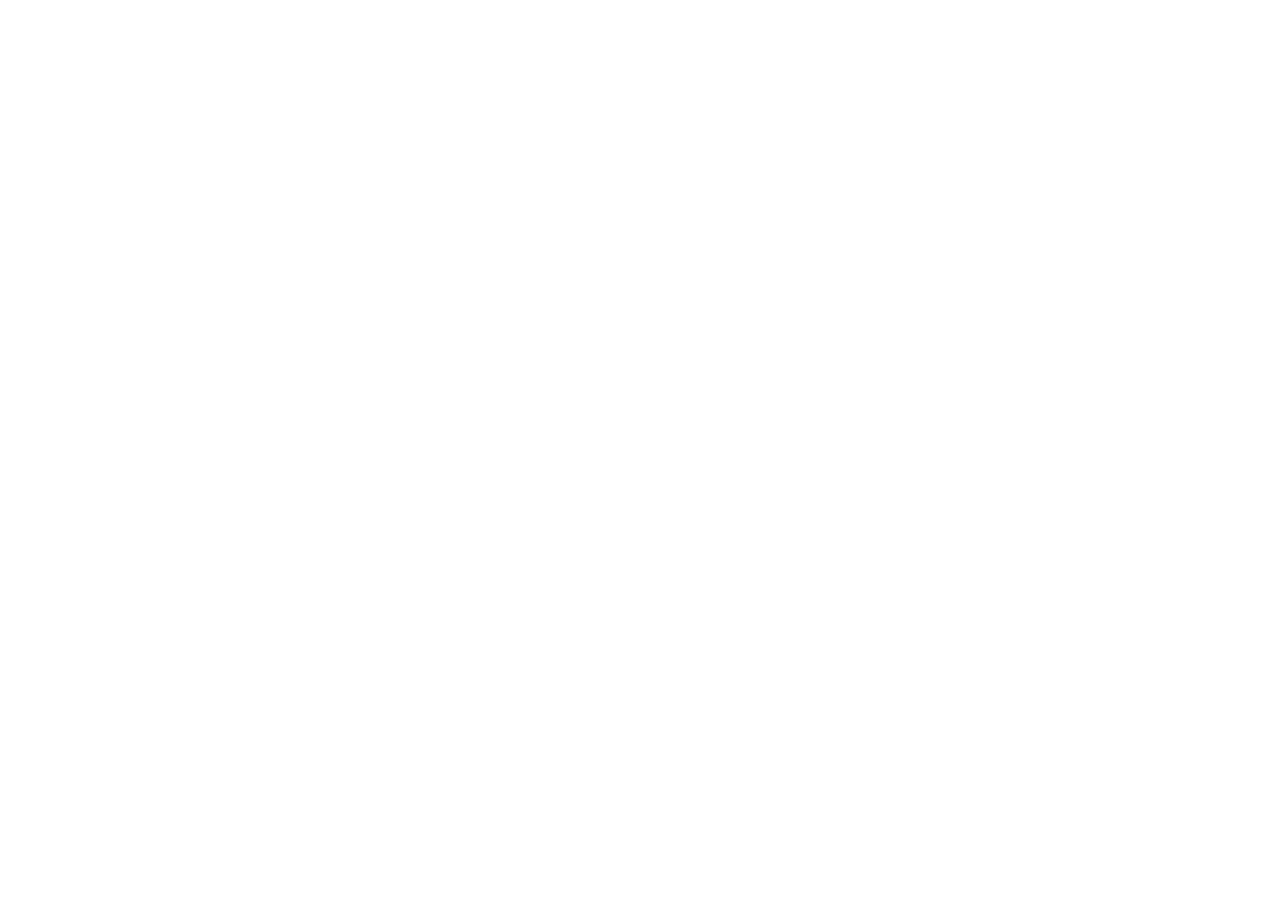
==== inscricao.html @ 007cf39c "criando a estutura inicial basica da pagina de incrições para o evento" ====
<!DOCTYPE html>
<html lang="en">
<head>
    <meta charset="UTF-8">
    <meta name="viewport" content="width=device-width, initial-scale=1.0">
    <title>Inscrição</title>
</head>
<body>
    
</body>
</html>
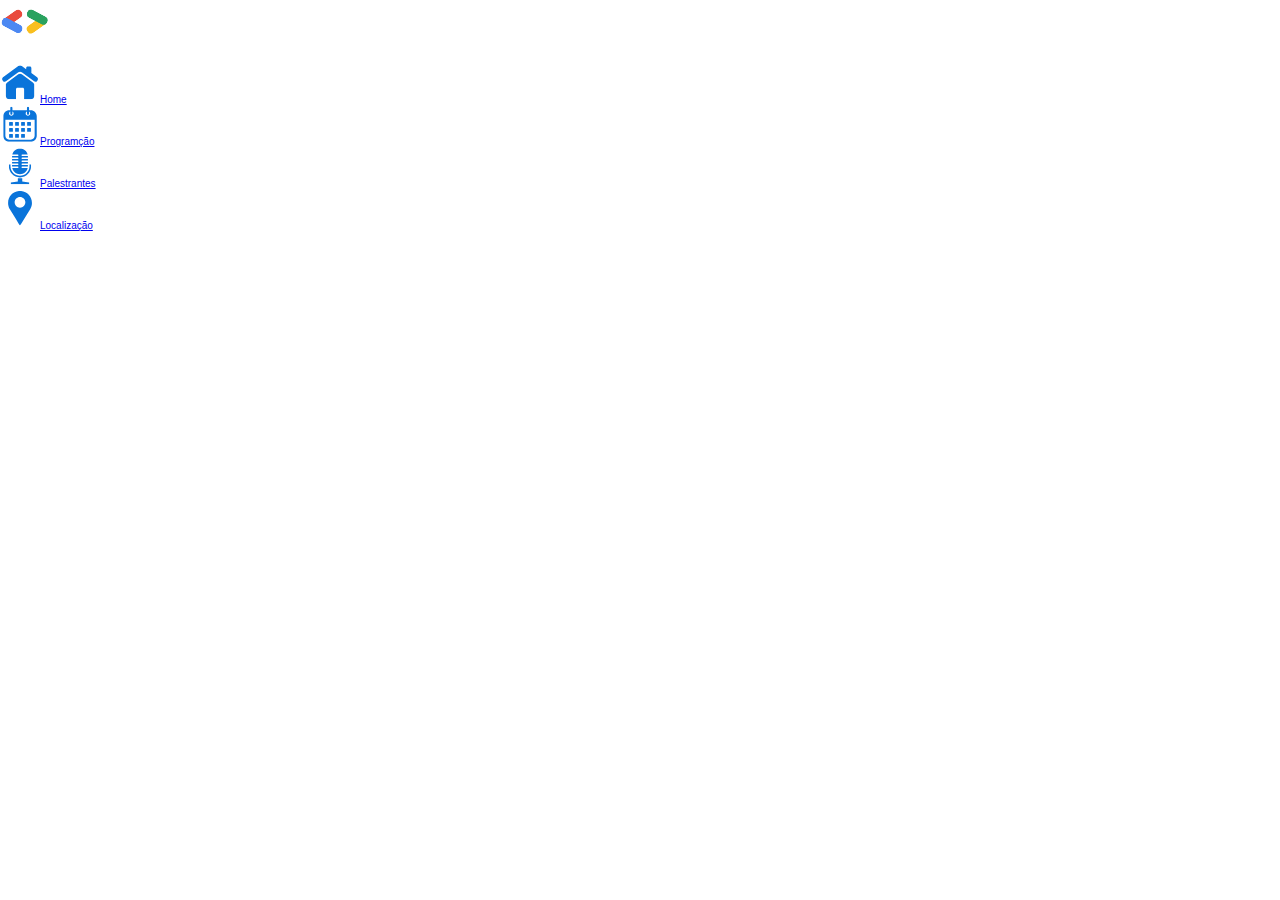
==== commit 19c1040b: "Criando o menu de navegação para as paginas do site e menu hamburguer para mobile" ====
--- a/inscricao.html
+++ b/inscricao.html
@@ -1,11 +1,38 @@
 <!DOCTYPE html>
-<html lang="en">
+<html lang="pt-br">
 <head>
     <meta charset="UTF-8">
     <meta name="viewport" content="width=device-width, initial-scale=1.0">
-    <title>Inscrição</title>
+    <link rel="stylesheet" href="style.css">
+    <link rel="preconnect" href="https://fonts.googleapis.com">
+    <link rel="preconnect" href="https://fonts.gstatic.com" crossorigin>
+    <link href="https://fonts.googleapis.com/css2?family=Poppins:ital,wght@0,100;0,200;0,300;0,400;0,500;0,600;0,700;0,800;0,900;1,100;1,200;1,300;1,400;1,500;1,600;1,700;1,800;1,900&family=Roboto:ital,wght@0,100..900;1,100..900&display=swap" rel="stylesheet">
+    <script defer src="main.js"></script>
+    <title>Home</title>
 </head>
 <body>
+    <header class="header">
+        <nav class="menu">
+            <figure class="logo">
+                <img src="img/Logo.svg" alt="Logo">
+            </figure>
+            <button class="menuHamburguer"></button>
+            <ul class="listaMenu">
+                <li><a class="itemMenu" href="index.html"><img class="icones" src="img/Home.svg" alt="Icone da Home">Home</a></li>
+                <li><a class="itemMenu" href="programacao.html"><img class="icones" src="img/Programacao.svg" alt="Icone da Programação">Programção</a></li>
+                <li><a class="itemMenu" href="palestrantes.html"><img class="icones" src="img/Palestrantes.svg" alt="Icone das Palestras">Palestrantes</a></li>
+                <li><a class="itemMenu" href="localizacao.html"><img class="icones" src="img/Localizacao.svg" alt="Icone da Localização">Localização</a></li>
+            </ul>
+        </nav>
+    </header>
+
+    <main>
+
+    </main>
+
+    <footer>
+
+    </footer>
     
 </body>
 </html>--- a/style.css
+++ b/style.css
@@ -0,0 +1,21 @@
+* {
+    margin: 0;
+    border: 0;
+    padding: 0;
+}
+
+html {
+    font-family: Arial, Helvetica, sans-serif;
+    font-size: 62.5%;
+    scroll-behavior: smooth;
+}
+
+/* Pagina Home (Index) */
+
+/* Pagina de Programação */
+
+/* Pagina de Palestrantes */
+
+/* Pagina de Localização */
+
+/* Pagina de Inscrição */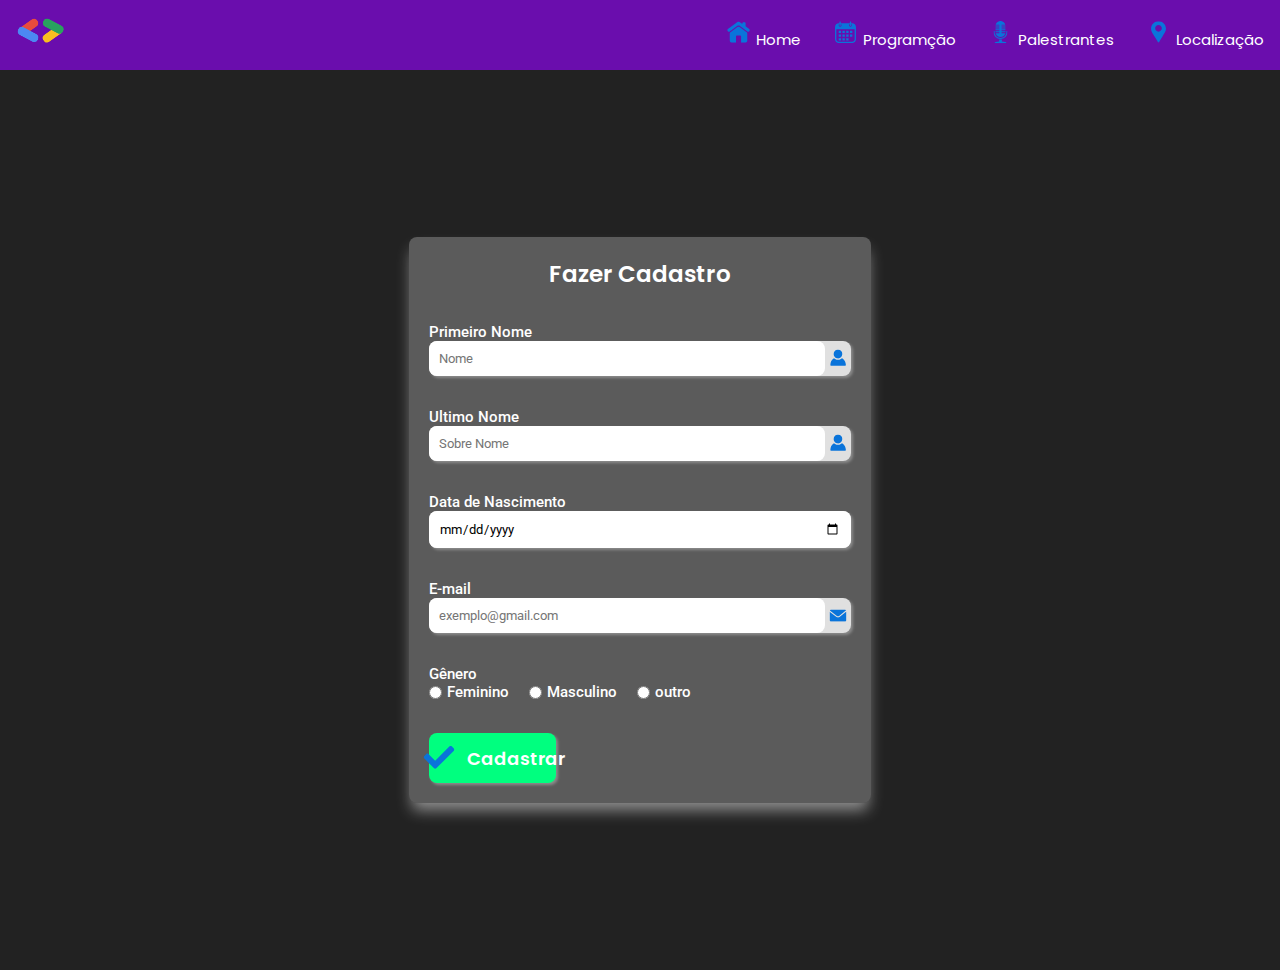
==== commit def07c07: "criando a estrutura inicial para a pagina de cadastro" ====
--- a/inscricao.html
+++ b/inscricao.html
@@ -3,7 +3,7 @@
 <head>
     <meta charset="UTF-8">
     <meta name="viewport" content="width=device-width, initial-scale=1.0">
-    <link rel="stylesheet" href="style.css">
+    <link rel="stylesheet" href="styleForm.css">
     <link rel="preconnect" href="https://fonts.googleapis.com">
     <link rel="preconnect" href="https://fonts.gstatic.com" crossorigin>
     <link href="https://fonts.googleapis.com/css2?family=Poppins:ital,wght@0,100;0,200;0,300;0,400;0,500;0,600;0,700;0,800;0,900;1,100;1,200;1,300;1,400;1,500;1,600;1,700;1,800;1,900&family=Roboto:ital,wght@0,100..900;1,100..900&display=swap" rel="stylesheet">
@@ -28,6 +28,68 @@
 
     <main>
 
+        <section id="formContainer">
+            <div class="formHeader">
+                <h1 class="formTitulo">Fazer Cadastro</h1>
+            </div>
+
+            <form action="" id="formulario">
+                <div id="inputContainer">
+                    <div class="inputBox">
+                        <label for="name" class="formLabel">Primeiro Nome</label>
+                        <div class="inputField">
+                            <input type="text" name="name" id="name" class="formControl" placeholder="Nome">
+                            <img src="img/User.svg" alt="Icone Usuário" class="iconeForme">
+                        </div>
+                    </div>
+                </div>
+                <div id="inputContainer">
+                    <div class="inputBox">
+                        <label for="LastName" class="formLabel">Ultimo Nome</label>
+                        <div class="inputField">
+                            <input type="text" name="lastName" id="lastName" class="formControl" placeholder="Sobre Nome">
+                            <img src="img/User.svg" alt="Icone Usuário" class="iconeForme">
+                        </div>
+                    </div>
+                </div>
+                <div id="inputContainer">
+                    <div class="inputBox">
+                        <label for="nascimento" class="formLabel">Data de Nascimento</label>
+                        <div class="inputField">
+                            <input type="date" name="nascimento" id="nascimento" class="formControl">
+                        </div>
+                    </div>
+                </div>
+                <div id="inputContainer">
+                    <div class="inputBox">
+                        <label for="email" class="formLabel">E-mail</label>
+                        <div class="inputField">
+                            <input type="email" name="email" id="email" class="formControl" placeholder="exemplo@gmail.com">
+                            <img src="img/Email.svg" alt="Icone E-mail" class="iconeForme">
+                        </div>
+                    </div>
+                </div>
+                <div class="radioContainer">
+                    <label class="formLabel">Gênero</label>
+                    <div id="genderInputs">
+                        <div class="radioBox">
+                            <input type="radio" name="gender" id="female" class="formControl" value="female">
+                            <label for="female" class="formLabel">Feminino</label>
+                        </div>
+                        <div class="radioBox">
+                            <input type="radio" name="gender" id="male" class="formControl" value="male">
+                            <label for="male" class="formLabel">Masculino</label>
+                        </div>
+                        <div class="radioBox">
+                            <input type="radio" name="gender" id="other" class="formControl" value="other">
+                            <label for="other" class="formLabel">outro</label>
+                        </div>
+                    </div>
+                </div>
+                <button type="submit" class="btnCadastro"><img src="img/Check.svg" alt="Check">Cadastrar</button>
+            </form>
+        </section>
+
     </main>
 
     <footer>
--- a/styleForm.css
+++ b/styleForm.css
@@ -0,0 +1,261 @@
+* {
+    margin: 0;
+    border: 0;
+    padding: 0;
+}
+
+html {
+    font-family: Arial, Helvetica, sans-serif;
+    font-size: 62.5%;
+    scroll-behavior: smooth;
+}
+
+body {
+    background-color: rgb(34, 34, 34);
+}
+
+main {
+    display: flex;
+    justify-content: center;
+    align-items: center;
+    min-height: 100vh;
+}
+
+/* Estilizando o Formulário */
+form {
+    display: flex;
+    justify-content: center;
+    flex-direction: column;
+    gap: 32px;
+    height: 100%;
+}
+
+#formContainer {
+    display: flex;
+    flex-direction: column;
+    gap: 32px;
+    height: 100%;
+    width: 33%;
+    background: rgba(224, 224, 224, 0.3);
+    padding: 20px;
+    border-radius: 8px;
+    box-shadow: 0px 10px 15px -3px rgba(255, 255, 255, 0.5);
+}
+
+.formTitulo {
+    font-family: 'Poppins';
+    font-weight: 600;
+    font-size: 2.3rem;
+    color: rgb(255, 255, 255);
+    text-align: center;
+    position: relative;
+}
+
+
+
+.btnCadastro {
+    background: rgb(0, 255, 127);
+    display: flex;
+    align-items: center;
+    justify-content: center;
+    border-radius: 8px;
+    border: none;
+    padding: 5px;
+    width: 30%;
+    font-family: 'Poppins';
+    font-weight: 600;
+    font-size: 1.8rem;
+    color: rgb(255, 255, 255);
+    cursor: pointer;
+    gap: 8px;
+    height: fit-content;
+    box-shadow: 2px 2px 3px  rgba(255, 255, 255, 0.3);
+}
+
+#inputContainer {
+    display: grid;
+    gap: 24px;
+}
+
+.formLabel {
+    font-family: 'Roboto';
+    font-size: 1.5rem;
+    color: rgb(255, 255, 255);
+    font-weight: 500;
+}
+
+.inputField {
+    display: flex;
+    align-items: center;
+    background-color: rgb(224, 224, 224);
+    border-radius: 8px;
+    box-shadow: 2px 2px 3px rgba(255, 255, 255, 0.3);
+}
+
+.inputField img {
+    display: flex;
+    align-items: center;
+    width: 30px;
+    height: 20px;
+    color: rgb(224, 224, 224);
+}
+.formControl {
+    padding: 10px;
+    width: 100%;
+    border: none;
+    border-radius: 8px;
+    font-family: 'Roboto';
+}
+.formControl:focus {
+    outline: none;
+}
+
+.inputBox .inputField:focus-within {
+    outline: 2px solid rgb(168, 85, 247);
+}
+
+input:-webkit-autofill {
+    -webkit-box-shadow: 0 0 0 1000px white inset !important;
+    color: rgb(0, 0, 0);
+}
+
+.radioContainer {
+    grid-column: span 2;
+}
+
+#genderInputs {
+    display: flex;
+    gap: 20px;
+}
+
+.radioBox {
+    display: flex;
+    gap: 5px;
+    align-items: center;
+}
+
+.formControl[type="radio"] {
+    accent-color: rgb(168, 85, 247);
+}
+
+/* Estilizando o menu de navegação */
+.icones {
+    height: 25px;
+    width: 25px;
+    padding-right: 5px;
+}
+.itemMenu {
+    text-decoration: none;
+    font-family: 'Poppins';
+    color: rgb(255, 255, 255);
+}
+
+.header {
+    background: rgb(106, 13, 173);
+    padding-inline: 16px;
+}
+
+.menu {
+    max-width: 1280px;
+    height: 70px;
+    margin-inline: auto;
+    display: flex;
+    justify-content: space-between;
+    align-items: center;
+}
+
+.listaMenu {
+    display: flex;
+    gap: 32px;
+    list-style: none;
+}
+.listaMenu a {
+    font-size: 1.5rem;
+    padding-block: 16px;
+}
+
+.menuHamburguer {
+    border: none;
+    background: none;
+    border-top: 3px solid rgb(255, 255, 255);
+    cursor: pointer;
+    display: none;
+}
+.menuHamburguer::before,
+.menuHamburguer::after {
+    content: " ";
+    display: block;
+    width: 30px;
+    height: 3px;
+    background: rgb(255, 255, 255);
+    margin-top: 5px;
+    position: relative;
+    transition: 0.3s;
+}
+
+/* Responsividade*/
+@media (min-width: 280px) and (max-width: 880px) {
+    .menuHamburguer {
+        display: block;
+        z-index: 1;
+    }
+    .listaMenu {
+        position: fixed;
+        top: 0;
+        left: 0;
+        width: 100vw;
+        height: 100vh;
+        background: rgb(106, 13, 173);
+        flex-direction: column;
+        justify-content: space-around;
+        align-items: center;
+        gap: 0;
+        clip-path: circle(100px at 90% -15%);
+        transition: 1s ease-out;
+        pointer-events: none;
+    }
+    .listaMenu a {
+        font-size: 3rem;
+        opacity: 0;
+    }
+    .listaMenu li:nth-child(1) a{
+        transition: 0.5s 0.2s;
+    }
+    .listaMenu li:nth-child(2) a{
+        transition: 0.5s 0.4s;
+    }
+    .listaMenu li:nth-child(3) a{
+        transition: 0.5s 0.6s;
+    }
+
+    .icones {
+        height: 35px;
+        width: 35px;
+        padding-right: 8px;
+    }
+    .menu.active .listaMenu {
+        clip-path: circle(1500px at 90% -15%);
+        pointer-events: all;
+    }
+    .menu.active .listaMenu a {
+        opacity: 1;
+    }
+    .menu.active .menuHamburguer{
+        position: fixed;
+        top: 26px;
+        right: 16px;
+        border-top-color:transparent ;
+    }
+    .menu.active .menuHamburguer::before {
+        transform: rotate(135deg);
+    }
+    .menu.active .menuHamburguer::after {
+        transform: rotate(-135deg);
+        top: -7px;      
+    }
+    .menu.active + main {
+        visibility: hidden;
+        opacity: 0;
+        transition: opacity 0.3s ease-out;
+    }
+}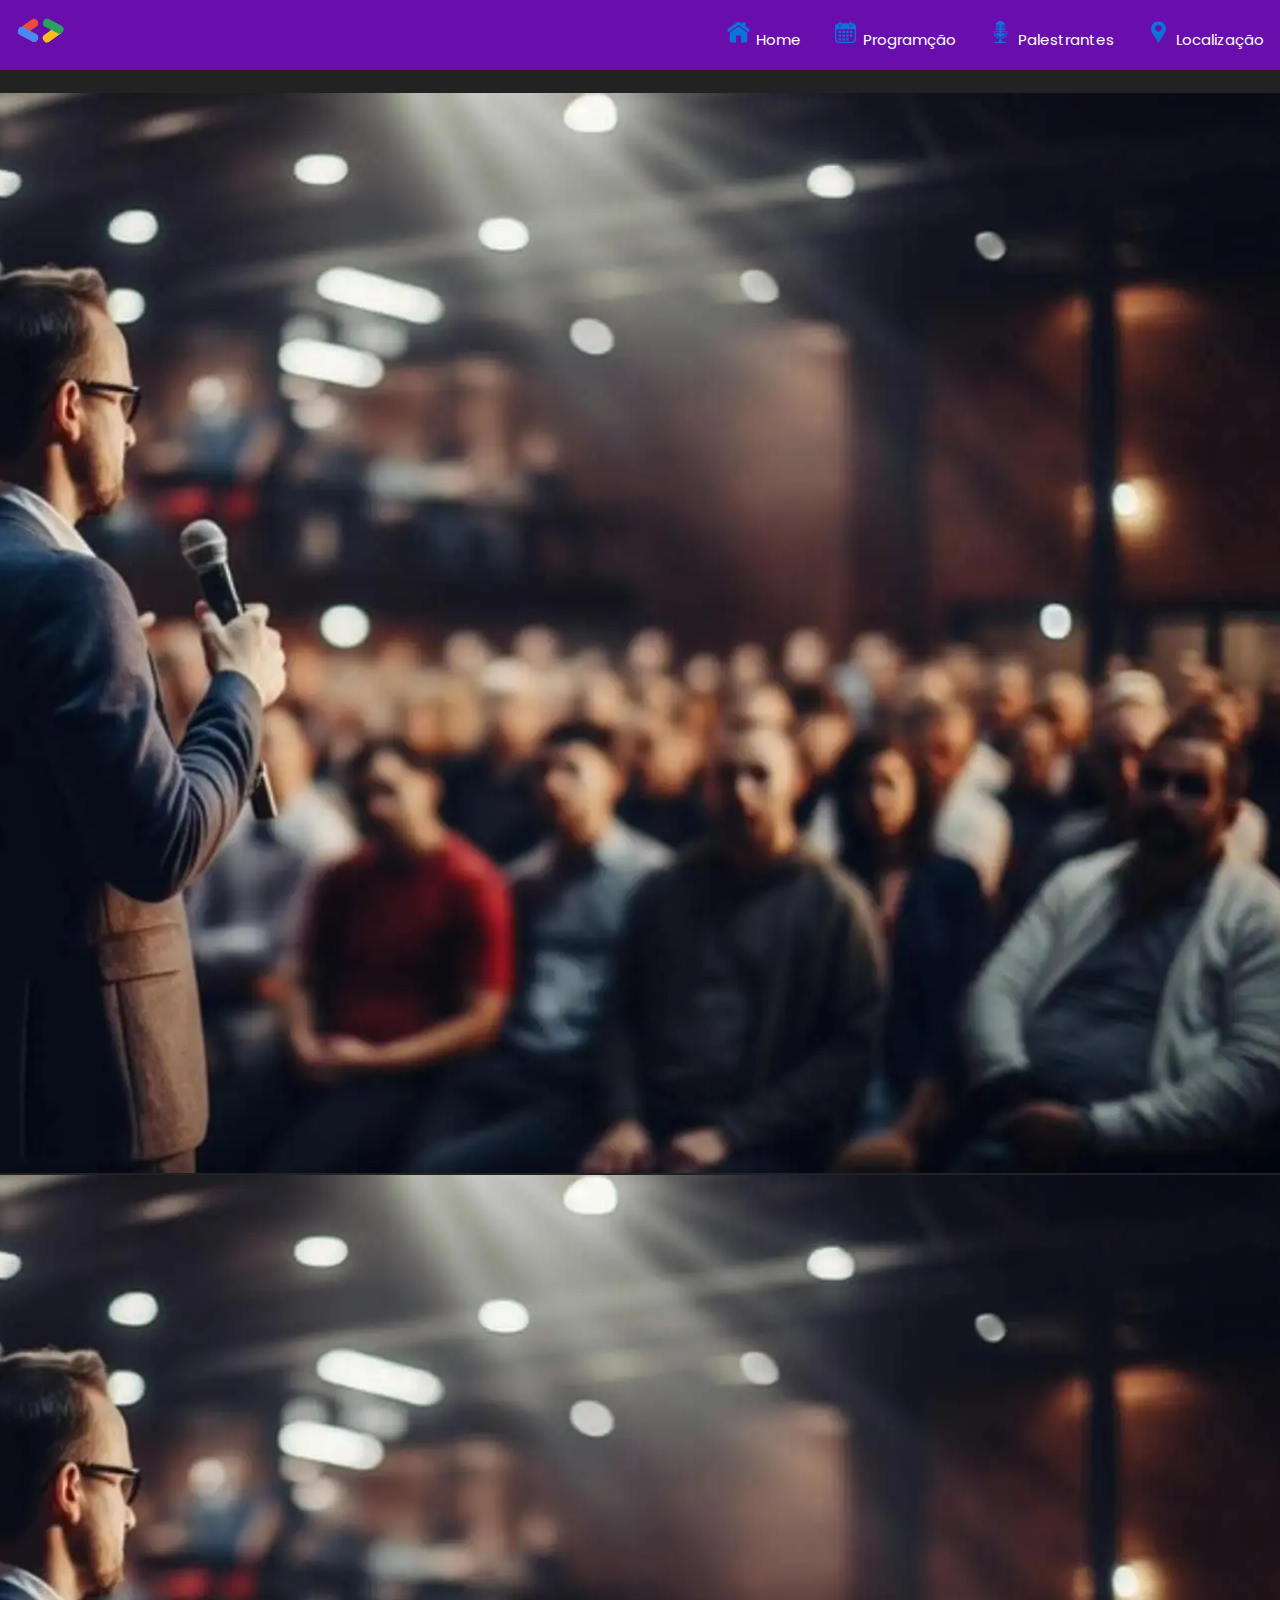
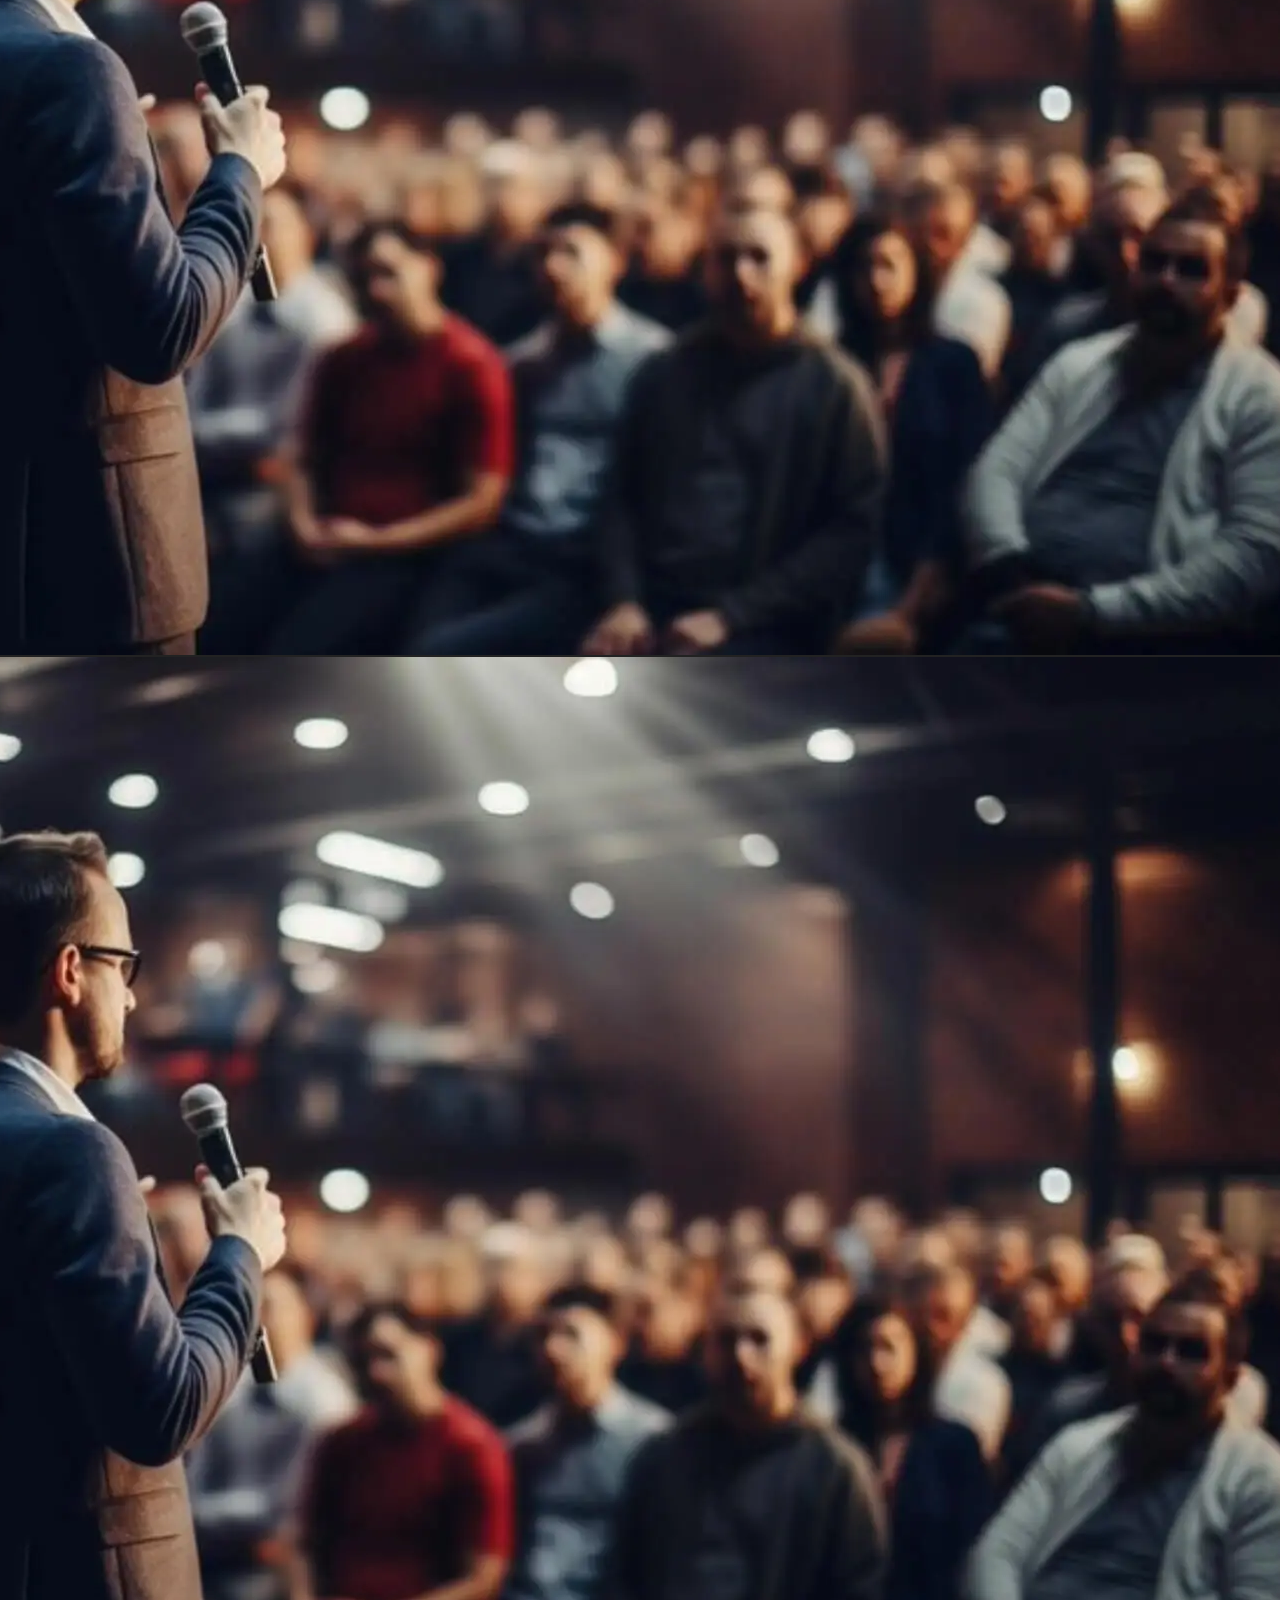
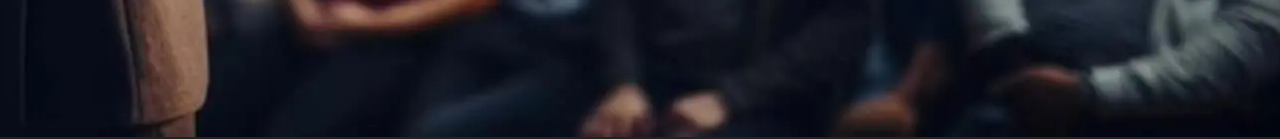
==== commit 5987ee0f: "Finzalizando a estrutura da pagina" ====
--- a/inscricao.html
+++ b/inscricao.html
@@ -8,7 +8,7 @@
     <link rel="preconnect" href="https://fonts.gstatic.com" crossorigin>
     <link href="https://fonts.googleapis.com/css2?family=Poppins:ital,wght@0,100;0,200;0,300;0,400;0,500;0,600;0,700;0,800;0,900;1,100;1,200;1,300;1,400;1,500;1,600;1,700;1,800;1,900&family=Roboto:ital,wght@0,100..900;1,100..900&display=swap" rel="stylesheet">
     <script defer src="main.js"></script>
-    <title>Home</title>
+    <title>Inscrição</title>
 </head>
 <body>
     <header class="header">
@@ -27,6 +27,26 @@
     </header>
 
     <main>
+        <aside id="fotosEvento">
+            <h1>Fotos do Evento</h1>
+            <div class="Card">
+                <div class="fotos">
+                    <figure>
+                        <img class="imgFotos" src="img/palestrante.webp">
+                    </figure>
+                </div>
+                <div class="fotos">
+                    <figure>
+                        <img class="imgFotos" src="img/palestrante.webp">
+                    </figure>
+                </div>
+                <div class="fotos">
+                    <figure>
+                        <img class="imgFotos" src="img/palestrante.webp">
+                    </figure>
+                </div>
+            </div>   
+        </aside>
 
         <section id="formContainer">
             <div class="formHeader">
@@ -90,6 +110,26 @@
             </form>
         </section>
 
+        <aside id="infEvento">
+            <h1>Informações Importantes</h1>
+            <div class="Card">
+                <div class="informacoes">
+                    <h3>Paletra 1</h3>
+                    <p>Dia: 24-05-2024 <br> Com a presença ilustre: <br> <strong>Palestrante</strong></p> <br> 
+                </div>
+                <div class="informacoes">
+                    <h3>Paçestra 2</h3>
+                    <p>Dia: 24-05-2024 <br> Com a presença ilustre: <br> <strong>Palestrante</strong></p><br> 
+                </div>
+                <div class="informacoes">
+                    <h3>Endereço</h3>
+                    <p>Dia: 24-05-2024 <br><strong>Avenida Exemplo, 7070</strong></p><br> 
+                </div>
+            </div>
+
+            </div>
+        </aside>
+
     </main>
 
     <footer>
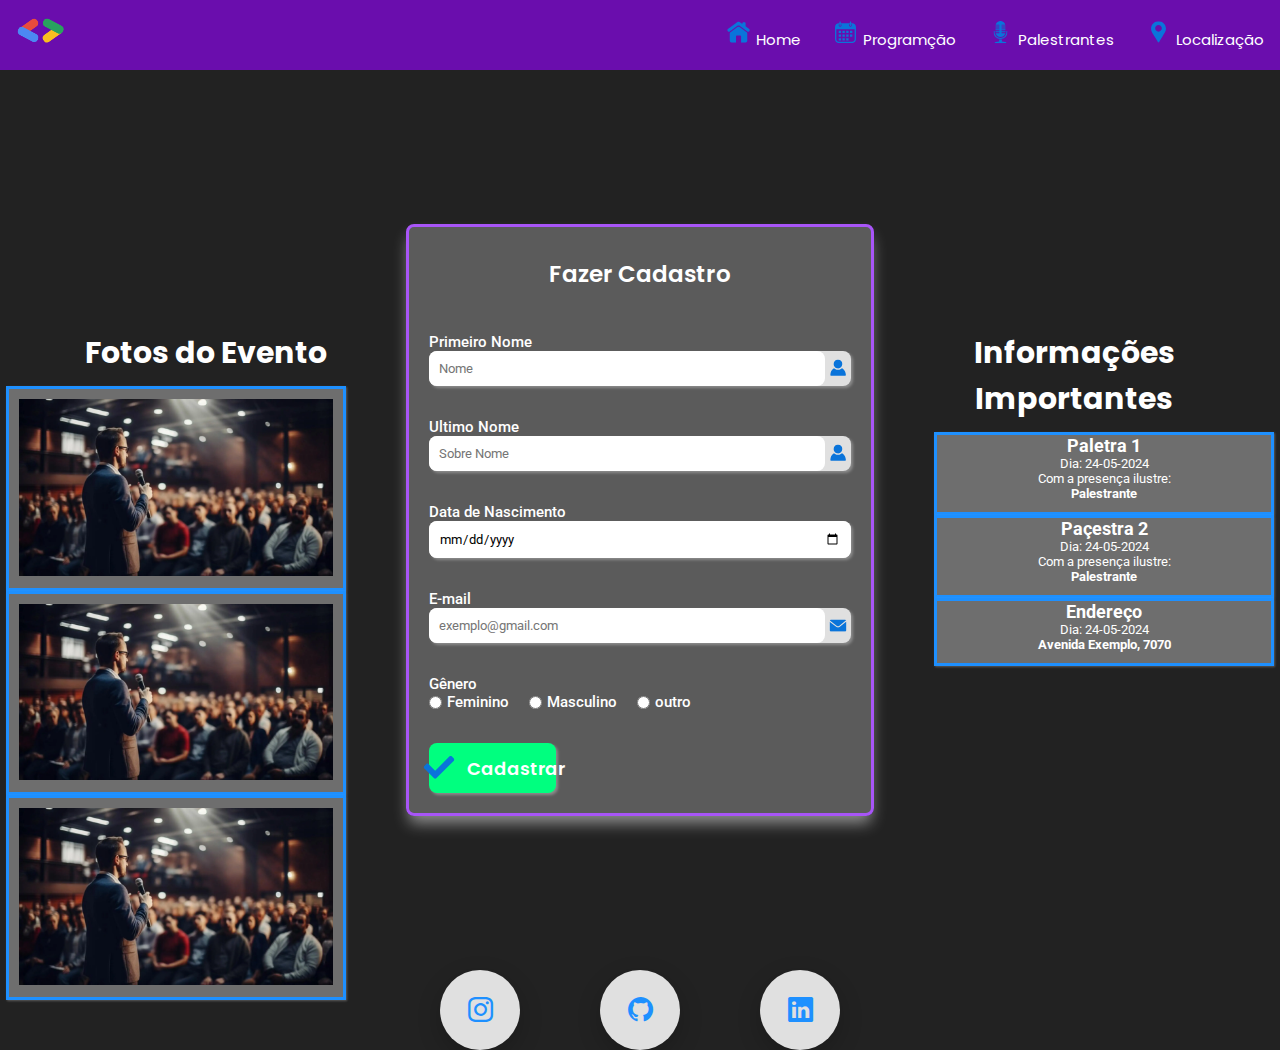
==== commit d7ed2f40: "Adicionando as redes sociais no footer" ====
--- a/inscricao.html
+++ b/inscricao.html
@@ -7,6 +7,7 @@
     <link rel="preconnect" href="https://fonts.googleapis.com">
     <link rel="preconnect" href="https://fonts.gstatic.com" crossorigin>
     <link href="https://fonts.googleapis.com/css2?family=Poppins:ital,wght@0,100;0,200;0,300;0,400;0,500;0,600;0,700;0,800;0,900;1,100;1,200;1,300;1,400;1,500;1,600;1,700;1,800;1,900&family=Roboto:ital,wght@0,100..900;1,100..900&display=swap" rel="stylesheet">
+    <link rel="stylesheet" href="https://cdn.jsdelivr.net/npm/bootstrap-icons@1.11.3/font/bootstrap-icons.min.css">
     <script defer src="main.js"></script>
     <title>Inscrição</title>
 </head>
@@ -134,6 +135,29 @@
 
     <footer>
 
+        <ul class="redeSocial">
+            <a href="#" target="_blank">
+                <li class="social" style="--cor1: #fb3997; --cor2: #fecf12;">
+                    <span class="icon"><i class="bi bi-instagram"></i></span>
+                    <span class="text">Instagram</span>
+                </li>
+            </a>
+            <a href="#" target="_blank"></a>
+            <a href="#" target="_blank">
+                <li class="social" style="--cor1: #24292e; --cor2: #0d74e7;">
+                    <span class="icon"><i class="bi bi-github"></i></span>
+                    <span class="text">GitHub</span>
+                </li>
+            </a>
+            <a href="#" target="_blank"></a>
+            <a href="#" target="_blank">
+                <li class="social" style="--cor1: #185a7a; --cor2: #4682b4;">
+                    <span class="icon"><i class="bi bi-linkedin"></i></span>
+                    <span class="text">LinkedIn</span>
+                </li>
+            </a>
+        </ul>
+
     </footer>
     
 </body>
--- a/styleForm.css
+++ b/styleForm.css
@@ -40,6 +40,7 @@
     padding: 20px;
     border-radius: 8px;
     box-shadow: 0px 10px 15px -3px rgba(255, 255, 255, 0.5);
+    border: 3px solid rgb(168, 85, 247);
 }
 
 .formTitulo {
@@ -191,6 +192,144 @@
     margin-top: 5px;
     position: relative;
     transition: 0.3s;
+}
+
+/* Estilizando o conteudo da esquerda */
+.card {
+    display: grid;
+    grid-template-columns: repeat(auto-fill, minmax(300px, 1fr));
+    grid-gap: 1px;
+    max-width: 1200px;
+    margin: 0 auto;
+}
+
+.imgFotos {
+    width: 100%;
+    height: 100%;
+}
+.fotos {
+    background: rgba(224, 224, 224, 0.4);
+    margin-right: 60px;
+    padding: 10px;
+    box-shadow: 1px 1px 2px rgba(224, 224, 224, 0.3);
+    border: 3px solid rgb(30, 144, 255);
+}
+
+#fotosEvento {
+    width: 400px;
+    height: 400px;
+    position:relative;
+}
+
+/* Estilizando o conteudo da direita */
+.imgInformacao {
+    width: 100%;
+    height: 100%;
+}
+.informacoes {
+    background: rgba(224, 224, 224, 0.4);
+    margin-left: 60px;
+    box-shadow: 1px 1px 2px rgba(224, 224, 224, 0.3);
+    border: 3px solid rgb(30, 144, 255);
+}
+
+#infEvento {
+    width: 400px;
+    height: 400px;
+    position:relative;
+}
+
+h1 {
+    text-align: center;
+    font-family: 'Poppins';
+    font-size: 3rem;
+    margin: 10px;
+    color: rgb(255, 255, 255);
+}
+h3 {
+    text-align: center;
+    font-family: 'Roboto';
+    font-size: 1.8rem;
+    color: rgb(255, 255, 255);
+}
+p {
+    text-align: center;
+    font-family: 'Roboto';
+    font-size: 1.3rem;
+    color: rgb(255, 255, 255);
+}
+
+/* Footer*/
+
+footer{
+    display: flex;
+    align-items: center;
+    justify-content: center;
+}
+
+.redeSocial {
+    list-style-type: none;
+    display: flex;
+    position: relative;
+    gap: 40px;
+  }
+  
+.social {
+    width: 80px;
+    height: 80px;
+    background-color: rgb(224, 224, 224);
+    box-shadow: 0 8px 25px rgba(0, 0, 0, 0.2);
+    border-radius: 60px;
+    display: flex;
+    align-items: center;
+    justify-content: center;
+    position: relative;
+    transition: .2s;
+}
+  
+.social span {
+    position: absolute;
+}
+  
+.social:hover {
+    width: 180px;
+  }
+  
+.icon {
+    color: rgb(30, 144, 255);
+    font-size: 2.5rem;
+    transition: .2s;
+}
+  
+.social:hover .icon {
+    transform: scale(0);
+}
+  
+.social .text {
+    color: rgb(255, 255, 255);
+    font-size: 2rem;
+    transform: scale(0);
+    transition: .2s;
+    transition-delay: .1s;
+    font-weight: 600;
+    font-family: 'Roboto';
+}
+  
+.social:hover .text {
+    transform: scale(1);
+}
+  
+.social::before {
+    content: ' ';
+    position: absolute;
+    background-image: linear-gradient(45deg, var(--cor1), var(--cor2));
+    inset: 0;
+    opacity: 0;
+    border-radius: 60px;
+}
+  
+.social:hover::before {
+    opacity: 1;
 }
 
 /* Responsividade*/
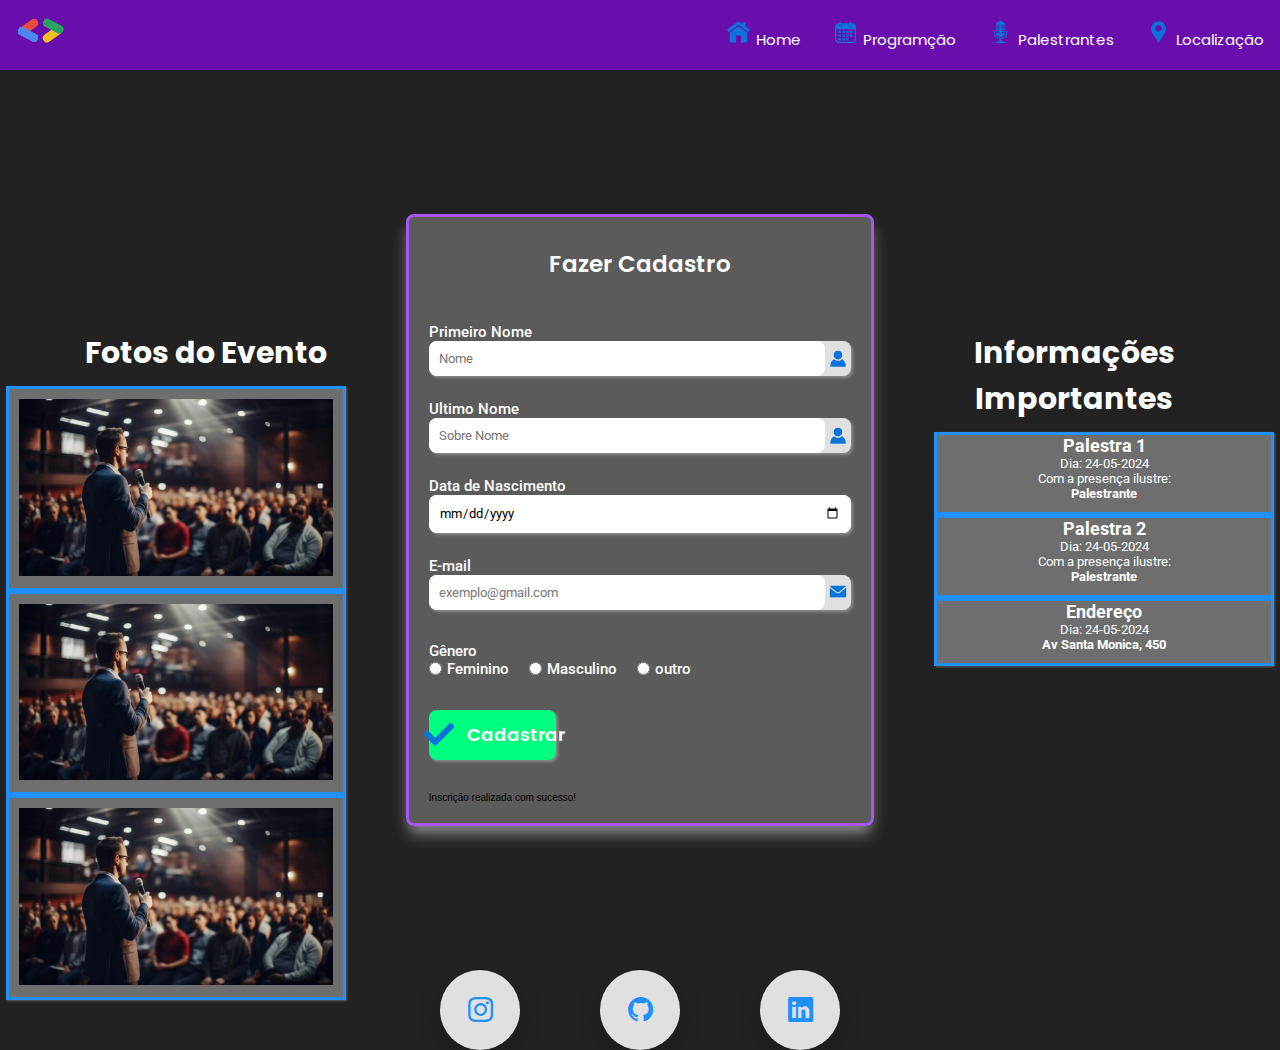
==== commit 6f85fcff: "Adicinando o script para o formulario interativo e confirmacao de inscricao" ====
--- a/inscricao.html
+++ b/inscricao.html
@@ -8,7 +8,6 @@
     <link rel="preconnect" href="https://fonts.gstatic.com" crossorigin>
     <link href="https://fonts.googleapis.com/css2?family=Poppins:ital,wght@0,100;0,200;0,300;0,400;0,500;0,600;0,700;0,800;0,900;1,100;1,200;1,300;1,400;1,500;1,600;1,700;1,800;1,900&family=Roboto:ital,wght@0,100..900;1,100..900&display=swap" rel="stylesheet">
     <link rel="stylesheet" href="https://cdn.jsdelivr.net/npm/bootstrap-icons@1.11.3/font/bootstrap-icons.min.css">
-    <script defer src="main.js"></script>
     <title>Inscrição</title>
 </head>
 <body>
@@ -59,29 +58,23 @@
                     <div class="inputBox">
                         <label for="name" class="formLabel">Primeiro Nome</label>
                         <div class="inputField">
-                            <input type="text" name="name" id="name" class="formControl" placeholder="Nome">
+                            <input type="text" name="name" id="name" class="formControl" placeholder="Nome" required>
                             <img src="img/User.svg" alt="Icone Usuário" class="iconeForme">
                         </div>
                     </div>
-                </div>
-                <div id="inputContainer">
                     <div class="inputBox">
                         <label for="LastName" class="formLabel">Ultimo Nome</label>
                         <div class="inputField">
-                            <input type="text" name="lastName" id="lastName" class="formControl" placeholder="Sobre Nome">
+                            <input type="text" name="lastName" id="lastName" class="formControl" placeholder="Sobre Nome" required>
                             <img src="img/User.svg" alt="Icone Usuário" class="iconeForme">
                         </div>
                     </div>
-                </div>
-                <div id="inputContainer">
                     <div class="inputBox">
                         <label for="nascimento" class="formLabel">Data de Nascimento</label>
                         <div class="inputField">
-                            <input type="date" name="nascimento" id="nascimento" class="formControl">
+                            <input type="date" name="nascimento" id="nascimento" class="formControl" required>
                         </div>
                     </div>
-                </div>
-                <div id="inputContainer">
                     <div class="inputBox">
                         <label for="email" class="formLabel">E-mail</label>
                         <div class="inputField">
@@ -108,6 +101,7 @@
                     </div>
                 </div>
                 <button type="submit" class="btnCadastro"><img src="img/Check.svg" alt="Check">Cadastrar</button>
+                <div id="confirmationMessage">Inscrição realizada com sucesso!</div>
             </form>
         </section>
 
@@ -115,19 +109,17 @@
             <h1>Informações Importantes</h1>
             <div class="Card">
                 <div class="informacoes">
-                    <h3>Paletra 1</h3>
+                    <h3>Palestra 1</h3>
                     <p>Dia: 24-05-2024 <br> Com a presença ilustre: <br> <strong>Palestrante</strong></p> <br> 
                 </div>
                 <div class="informacoes">
-                    <h3>Paçestra 2</h3>
+                    <h3>Palestra 2</h3>
                     <p>Dia: 24-05-2024 <br> Com a presença ilustre: <br> <strong>Palestrante</strong></p><br> 
                 </div>
                 <div class="informacoes">
                     <h3>Endereço</h3>
-                    <p>Dia: 24-05-2024 <br><strong>Avenida Exemplo, 7070</strong></p><br> 
+                    <p>Dia: 24-05-2024 <br><strong>Av Santa Monica, 450</strong></p><br> 
                 </div>
-            </div>
-
             </div>
         </aside>
 
@@ -159,6 +151,38 @@
         </ul>
 
     </footer>
+
+    <script>
+        const form = document.getElementById('formulario');
+        const confirmationMessage = document.getElementById('confirmationMessage');
+
+        form.addEventListener('submit', function(event) {
+            event.preventDefault();
+
+            const name = document.getElementById('name').value.trim();
+            const lastName = document.getElementById('lastName').value.trim();
+            const email = document.getElementById('email').value.trim();
+            const nascimento = document.getElementById('nascimento').value.trim();
+            const gender = document.querySelector('input[name="gender"]:checked');
+
+            if (!name || !lastName || !email || !nascimento || !gender) {
+                alert('Por favor, preencha todos os campos obrigatórios.');
+                return;
+            }
+
+            if (!/^[^\s@]+@[^\s@]+\.[^\s@]+$/.test(email)) {
+                alert('Por favor, insira um e-mail válido.');
+                return;
+            }
+
+            confirmationMessage.style.display = 'block';
+
+            setTimeout(() => {
+                confirmationMessage.style.display = 'none';
+                form.reset();
+            }, 5000);
+        });
+    </script>
     
 </body>
 </html>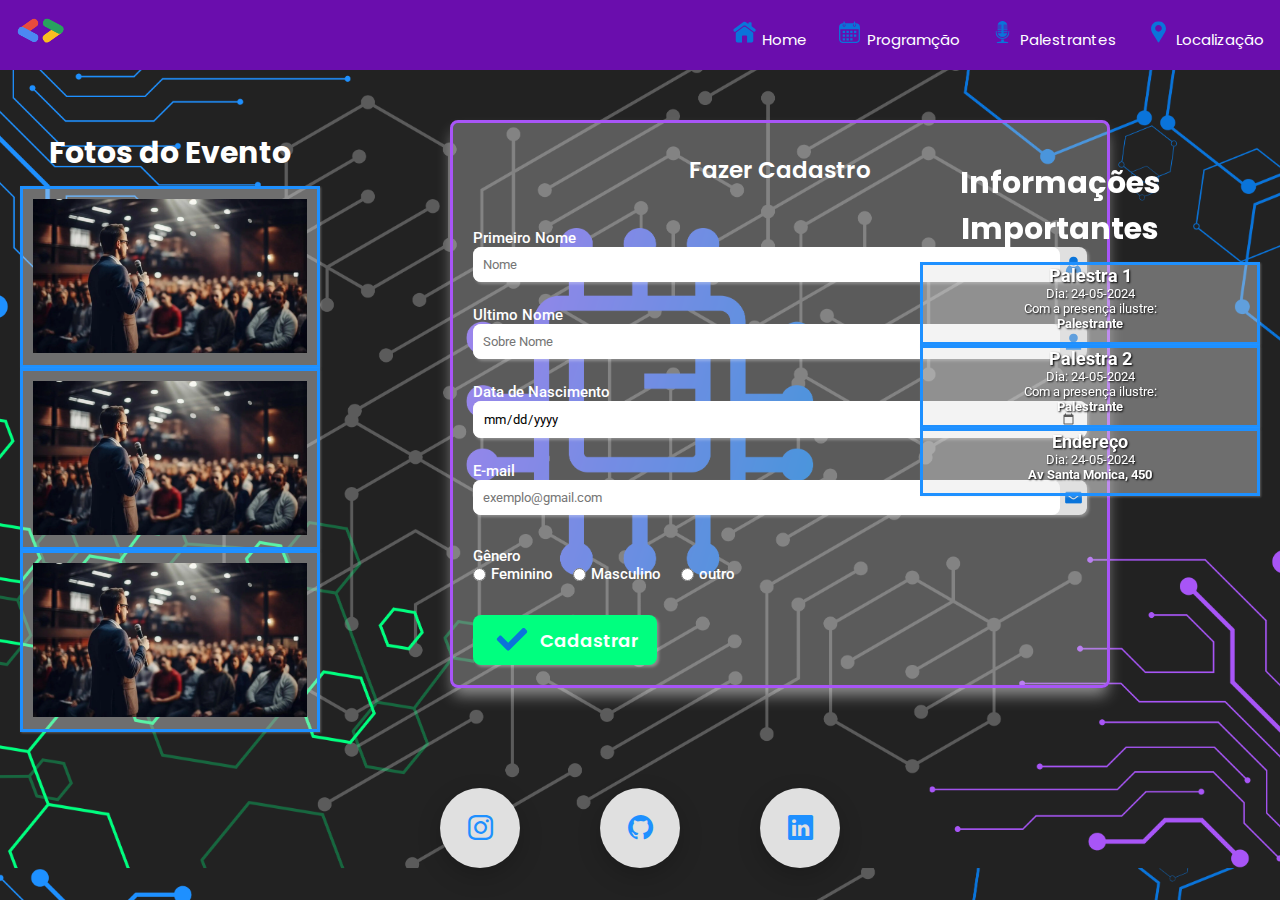
==== commit 12e2dc72: "adicionando o js na pagina de inscricao" ====
--- a/inscricao.html
+++ b/inscricao.html
@@ -1,15 +1,19 @@
 <!DOCTYPE html>
 <html lang="pt-br">
+
 <head>
     <meta charset="UTF-8">
     <meta name="viewport" content="width=device-width, initial-scale=1.0">
     <link rel="stylesheet" href="styleForm.css">
     <link rel="preconnect" href="https://fonts.googleapis.com">
     <link rel="preconnect" href="https://fonts.gstatic.com" crossorigin>
-    <link href="https://fonts.googleapis.com/css2?family=Poppins:ital,wght@0,100;0,200;0,300;0,400;0,500;0,600;0,700;0,800;0,900;1,100;1,200;1,300;1,400;1,500;1,600;1,700;1,800;1,900&family=Roboto:ital,wght@0,100..900;1,100..900&display=swap" rel="stylesheet">
+    <link
+        href="https://fonts.googleapis.com/css2?family=Poppins:ital,wght@0,100;0,200;0,300;0,400;0,500;0,600;0,700;0,800;0,900;1,100;1,200;1,300;1,400;1,500;1,600;1,700;1,800;1,900&family=Roboto:ital,wght@0,100..900;1,100..900&display=swap"
+        rel="stylesheet">
     <link rel="stylesheet" href="https://cdn.jsdelivr.net/npm/bootstrap-icons@1.11.3/font/bootstrap-icons.min.css">
     <title>Inscrição</title>
 </head>
+
 <body>
     <header class="header">
         <nav class="menu">
@@ -18,10 +22,14 @@
             </figure>
             <button class="menuHamburguer"></button>
             <ul class="listaMenu">
-                <li><a class="itemMenu" href="index.html"><img class="icones" src="img/Home.svg" alt="Icone da Home">Home</a></li>
-                <li><a class="itemMenu" href="programacao.html"><img class="icones" src="img/Programacao.svg" alt="Icone da Programação">Programção</a></li>
-                <li><a class="itemMenu" href="palestrantes.html"><img class="icones" src="img/Palestrantes.svg" alt="Icone das Palestras">Palestrantes</a></li>
-                <li><a class="itemMenu" href="localizacao.html"><img class="icones" src="img/Localizacao.svg" alt="Icone da Localização">Localização</a></li>
+                <li><a class="itemMenu" href="index.html"><img class="icones" src="img/Home.svg"
+                            alt="Icone da Home">Home</a></li>
+                <li><a class="itemMenu" href="programacao.html"><img class="icones" src="img/Programacao.svg"
+                            alt="Icone da Programação">Programção</a></li>
+                <li><a class="itemMenu" href="palestrantes.html"><img class="icones" src="img/Palestrantes.svg"
+                            alt="Icone das Palestras">Palestrantes</a></li>
+                <li><a class="itemMenu" href="localizacao.html"><img class="icones" src="img/Localizacao.svg"
+                            alt="Icone da Localização">Localização</a></li>
             </ul>
         </nav>
     </header>
@@ -45,7 +53,7 @@
                         <img class="imgFotos" src="img/palestrante.webp">
                     </figure>
                 </div>
-            </div>   
+            </div>
         </aside>
 
         <section id="formContainer">
@@ -65,7 +73,8 @@
                     <div class="inputBox">
                         <label for="LastName" class="formLabel">Ultimo Nome</label>
                         <div class="inputField">
-                            <input type="text" name="lastName" id="lastName" class="formControl" placeholder="Sobre Nome" required>
+                            <input type="text" name="lastName" id="lastName" class="formControl"
+                                placeholder="Sobre Nome" required>
                             <img src="img/User.svg" alt="Icone Usuário" class="iconeForme">
                         </div>
                     </div>
@@ -78,7 +87,8 @@
                     <div class="inputBox">
                         <label for="email" class="formLabel">E-mail</label>
                         <div class="inputField">
-                            <input type="email" name="email" id="email" class="formControl" placeholder="exemplo@gmail.com">
+                            <input type="email" name="email" id="email" class="formControl"
+                                placeholder="exemplo@gmail.com">
                             <img src="img/Email.svg" alt="Icone E-mail" class="iconeForme">
                         </div>
                     </div>
@@ -110,15 +120,15 @@
             <div class="Card">
                 <div class="informacoes">
                     <h3>Palestra 1</h3>
-                    <p>Dia: 24-05-2024 <br> Com a presença ilustre: <br> <strong>Palestrante</strong></p> <br> 
+                    <p>Dia: 24-05-2024 <br> Com a presença ilustre: <br> <strong>Palestrante</strong></p> <br>
                 </div>
                 <div class="informacoes">
                     <h3>Palestra 2</h3>
-                    <p>Dia: 24-05-2024 <br> Com a presença ilustre: <br> <strong>Palestrante</strong></p><br> 
+                    <p>Dia: 24-05-2024 <br> Com a presença ilustre: <br> <strong>Palestrante</strong></p><br>
                 </div>
                 <div class="informacoes">
                     <h3>Endereço</h3>
-                    <p>Dia: 24-05-2024 <br><strong>Av Santa Monica, 450</strong></p><br> 
+                    <p>Dia: 24-05-2024 <br><strong>Av Santa Monica, 450</strong></p><br>
                 </div>
             </div>
         </aside>
@@ -153,10 +163,20 @@
     </footer>
 
     <script>
+
+        const menuHamburguer = document.querySelector(".menuHamburguer");
+        const menu = document.querySelector(".menu");
+        const main = document.querySelector("main");
+
+        menuHamburguer.addEventListener("click", () => {
+            menu.classList.toggle("active");
+            main.classList.toggle("active");
+        });
+        //carrossel
         const form = document.getElementById('formulario');
         const confirmationMessage = document.getElementById('confirmationMessage');
 
-        form.addEventListener('submit', function(event) {
+        form.addEventListener('submit', function (event) {
             event.preventDefault();
 
             const name = document.getElementById('name').value.trim();
@@ -183,6 +203,7 @@
             }, 5000);
         });
     </script>
-    
+
 </body>
+
 </html>--- a/styleForm.css
+++ b/styleForm.css
@@ -3,22 +3,15 @@
     border: 0;
     padding: 0;
 }
-
 html {
     font-family: Arial, Helvetica, sans-serif;
     font-size: 62.5%;
     scroll-behavior: smooth;
 }
-
 body {
-    background-color: rgb(34, 34, 34);
-}
-
-main {
-    display: flex;
-    justify-content: center;
-    align-items: center;
-    min-height: 100vh;
+    background-image: url(img/wallpaper.png);
+    background-size: cover;
+    background-position: center;
 }
 
 /* Estilizando o Formulário */
@@ -29,20 +22,22 @@
     gap: 32px;
     height: 100%;
 }
-
 #formContainer {
     display: flex;
     flex-direction: column;
     gap: 32px;
     height: 100%;
-    width: 33%;
+    width: 48%;
+    margin-left: 450px;
+    margin-top: 50px;
+    margin-bottom: 100px;
+    position: relative;
     background: rgba(224, 224, 224, 0.3);
     padding: 20px;
     border-radius: 8px;
     box-shadow: 0px 10px 15px -3px rgba(255, 255, 255, 0.5);
     border: 3px solid rgb(168, 85, 247);
 }
-
 .formTitulo {
     font-family: 'Poppins';
     font-weight: 600;
@@ -51,9 +46,6 @@
     text-align: center;
     position: relative;
 }
-
-
-
 .btnCadastro {
     background: rgb(0, 255, 127);
     display: flex;
@@ -72,19 +64,16 @@
     height: fit-content;
     box-shadow: 2px 2px 3px  rgba(255, 255, 255, 0.3);
 }
-
 #inputContainer {
     display: grid;
     gap: 24px;
 }
-
 .formLabel {
     font-family: 'Roboto';
     font-size: 1.5rem;
     color: rgb(255, 255, 255);
     font-weight: 500;
 }
-
 .inputField {
     display: flex;
     align-items: center;
@@ -92,7 +81,6 @@
     border-radius: 8px;
     box-shadow: 2px 2px 3px rgba(255, 255, 255, 0.3);
 }
-
 .inputField img {
     display: flex;
     align-items: center;
@@ -110,35 +98,49 @@
 .formControl:focus {
     outline: none;
 }
-
 .inputBox .inputField:focus-within {
     outline: 2px solid rgb(168, 85, 247);
 }
-
 input:-webkit-autofill {
     -webkit-box-shadow: 0 0 0 1000px white inset !important;
     color: rgb(0, 0, 0);
 }
-
 .radioContainer {
     grid-column: span 2;
 }
-
 #genderInputs {
     display: flex;
     gap: 20px;
 }
-
 .radioBox {
     display: flex;
     gap: 5px;
     align-items: center;
 }
-
 .formControl[type="radio"] {
     accent-color: rgb(168, 85, 247);
 }
-
+#confirmationMessage {
+    width: 40%;
+    height: 10%;
+    font-size: 5rem;
+    font-family: 'Roboto';
+    color: rgb(10, 116, 218);
+    text-shadow: 1px 1px 2px rgb(106, 13, 173);
+    position: fixed;
+    top: 50%;
+    left: 50%;
+    transform: translate(-50%, -50%);
+    background-color: rgba(224, 224, 224, 0.8);
+    padding: 20px;
+    border-radius: 8px;
+    border: 1px solid rgb(30, 144, 255);
+    box-shadow: 0 0 10px rgba(0, 0, 0, 0.1);
+    display: none;
+    z-index: 3;
+    text-align: center;
+    justify-content: center;
+}
 /* Estilizando o menu de navegação */
 .icones {
     height: 25px;
@@ -155,7 +157,6 @@
     background: rgb(106, 13, 173);
     padding-inline: 16px;
 }
-
 .menu {
     max-width: 1280px;
     height: 70px;
@@ -164,17 +165,16 @@
     justify-content: space-between;
     align-items: center;
 }
-
 .listaMenu {
     display: flex;
-    gap: 32px;
+    gap: 30px;
     list-style: none;
+    z-index: 3;
 }
 .listaMenu a {
     font-size: 1.5rem;
     padding-block: 16px;
 }
-
 .menuHamburguer {
     border: none;
     background: none;
@@ -195,6 +195,13 @@
 }
 
 /* Estilizando o conteudo da esquerda */
+#fotosEvento {
+    width: 300px;
+    height: 400px;
+    position:relative;
+    margin-left: 20px;
+    float: left;
+}
 .card {
     display: grid;
     grid-template-columns: repeat(auto-fill, minmax(300px, 1fr));
@@ -202,23 +209,15 @@
     max-width: 1200px;
     margin: 0 auto;
 }
-
 .imgFotos {
     width: 100%;
     height: 100%;
 }
 .fotos {
     background: rgba(224, 224, 224, 0.4);
-    margin-right: 60px;
     padding: 10px;
     box-shadow: 1px 1px 2px rgba(224, 224, 224, 0.3);
     border: 3px solid rgb(30, 144, 255);
-}
-
-#fotosEvento {
-    width: 400px;
-    height: 400px;
-    position:relative;
 }
 
 /* Estilizando o conteudo da direita */
@@ -232,13 +231,16 @@
     box-shadow: 1px 1px 2px rgba(224, 224, 224, 0.3);
     border: 3px solid rgb(30, 144, 255);
 }
-
 #infEvento {
     width: 400px;
     height: 400px;
-    position:relative;
-}
-
+    position:fixed;
+    right: 0;
+    transform: translateY(-50%);
+    top: 30%;
+    margin: 20px;
+    margin-top: 80px;
+}
 h1 {
     text-align: center;
     font-family: 'Poppins';
@@ -251,29 +253,29 @@
     font-family: 'Roboto';
     font-size: 1.8rem;
     color: rgb(255, 255, 255);
+    text-shadow: 1px 1px 2px rgb(0, 0, 0);
 }
 p {
     text-align: center;
     font-family: 'Roboto';
     font-size: 1.3rem;
     color: rgb(255, 255, 255);
+    text-shadow: 1px 1px 2px rgb(0, 0, 0);
 }
 
 /* Footer*/
-
 footer{
     display: flex;
     align-items: center;
     justify-content: center;
 }
-
 .redeSocial {
     list-style-type: none;
     display: flex;
     position: relative;
     gap: 40px;
-  }
-  
+}
+
 .social {
     width: 80px;
     height: 80px;
@@ -285,26 +287,21 @@
     justify-content: center;
     position: relative;
     transition: .2s;
-}
-  
+}  
 .social span {
     position: absolute;
-}
-  
+}  
 .social:hover {
     width: 180px;
-  }
-  
+}  
 .icon {
     color: rgb(30, 144, 255);
     font-size: 2.5rem;
     transition: .2s;
-}
-  
+} 
 .social:hover .icon {
     transform: scale(0);
-}
-  
+} 
 .social .text {
     color: rgb(255, 255, 255);
     font-size: 2rem;
@@ -313,12 +310,10 @@
     transition-delay: .1s;
     font-weight: 600;
     font-family: 'Roboto';
-}
-  
+}  
 .social:hover .text {
     transform: scale(1);
-}
-  
+}  
 .social::before {
     content: ' ';
     position: absolute;
@@ -326,22 +321,21 @@
     inset: 0;
     opacity: 0;
     border-radius: 60px;
-}
-  
+}  
 .social:hover::before {
     opacity: 1;
 }
 
 /* Responsividade*/
-@media (min-width: 280px) and (max-width: 880px) {
+@media (max-width: 880px) {
     .menuHamburguer {
         display: block;
         z-index: 1;
     }
     .listaMenu {
         position: fixed;
-        top: 0;
-        left: 0;
+        top: 50px;
+        right: 0;
         width: 100vw;
         height: 100vh;
         background: rgb(106, 13, 173);
@@ -352,6 +346,7 @@
         clip-path: circle(100px at 90% -15%);
         transition: 1s ease-out;
         pointer-events: none;
+        border-radius: 30px;
     }
     .listaMenu a {
         font-size: 3rem;
@@ -366,7 +361,6 @@
     .listaMenu li:nth-child(3) a{
         transition: 0.5s 0.6s;
     }
-
     .icones {
         height: 35px;
         width: 35px;
@@ -397,4 +391,66 @@
         opacity: 0;
         transition: opacity 0.3s ease-out;
     }
+    #fotosEvento {
+        width: 100%;
+        height: 30%;
+        position:relative;
+        margin-bottom: 10px;
+    }
+    #infEvento {
+        position: relative;
+        width: 100%;
+        margin: 0;
+        bottom: 0;
+        margin-top: 150px;
+        margin-left: 20px;
+    }
+    #infEvento h1 {
+        margin-top: 220px;
+        width: 100%;
+        height: 15%;
+    }
+    #formContainer {
+        width: 100%;
+        margin-left: 0;
+        position: relative;
+        text-shadow: 1px 1px 2px rgb(0, 0, 0);
+    }
+    .formLabel {
+        font-size: 1.8rem;
+    }
+    .btnCadastro {
+        width: 40%;
+    }
+    h1 {
+        width: 100%;
+        height: 30%;
+    }
+    p {
+        width: 100%;
+        height: 60%;
+        font-size: 2rem;
+        text-align: center;
+    }
+    h3 {
+        width: 100%;
+        height: 40%;
+        font-size: 2rem;
+        text-align: center;
+        margin-top: 10px;
+    }
+    .informacoes {
+        width: 100%;
+        height: 150px;
+        margin-left: 0;
+        bottom: 0;
+    }
+    .card {
+        display: flex;
+        max-width: 100%;
+        height: 100px;
+    }
+    header {
+        width: 100%;
+    }
 }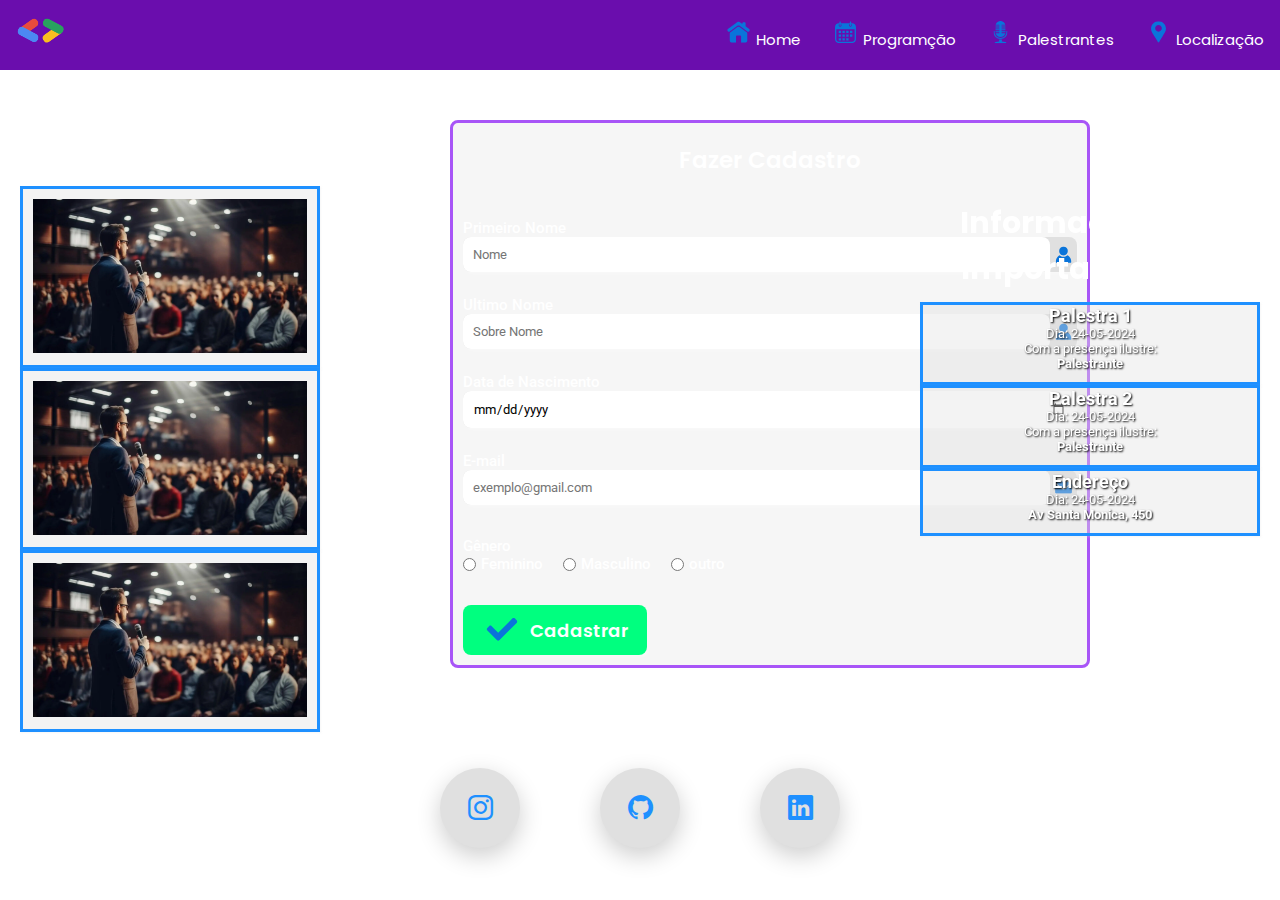
==== commit 01105ab5: "adicionando a pasta css e js" ====
--- a/inscricao.html
+++ b/inscricao.html
@@ -4,7 +4,7 @@
 <head>
     <meta charset="UTF-8">
     <meta name="viewport" content="width=device-width, initial-scale=1.0">
-    <link rel="stylesheet" href="styleForm.css">
+    <link rel="stylesheet" href="css/styleForm.css">
     <link rel="preconnect" href="https://fonts.googleapis.com">
     <link rel="preconnect" href="https://fonts.gstatic.com" crossorigin>
     <link
--- a/css/styleForm.css
+++ b/css/styleForm.css
@@ -0,0 +1,461 @@
+* {
+    margin: 0;
+    border: 0;
+    padding: 0;
+}
+html {
+    font-family: Arial, Helvetica, sans-serif;
+    font-size: 62.5%;
+    scroll-behavior: smooth;
+}
+body {
+    background-image: url(img/wallpaper.png);
+    background-size: cover;
+    background-position: center;
+}
+/* Estilizando o menu de navegação */
+.icones {
+    height: 25px;
+    width: 25px;
+    padding-right: 5px;
+}
+.itemMenu {
+    text-decoration: none;
+    font-family: 'Poppins';
+    color: rgb(255, 255, 255);
+}
+
+.header {
+    background: rgb(106, 13, 173);
+    padding-inline: 16px;
+}
+.menu {
+    max-width: 1280px;
+    height: 70px;
+    margin-inline: auto;
+    display: flex;
+    justify-content: space-between;
+    align-items: center;
+}
+.listaMenu {
+    display: flex;
+    gap: 32px;
+    list-style: none;
+    z-index: 3;
+}
+.listaMenu a {
+    font-size: 1.5rem;
+    padding-block: 16px;
+}
+.menuHamburguer {
+    border: none;
+    background: none;
+    border-top: 3px solid rgb(255, 255, 255);
+    cursor: pointer;
+    display: none;
+}
+.menuHamburguer::before,
+.menuHamburguer::after {
+    content: " ";
+    display: block;
+    width: 30px;
+    height: 3px;
+    background: rgb(255, 255, 255);
+    margin-top: 5px;
+    position: relative;
+    transition: 0.3s;
+}
+
+/* Estilizando o Formulário */
+form {
+    display: flex;
+    justify-content: center;
+    flex-direction: column;
+    gap: 32px;
+    height: 100%;
+}
+#formContainer {
+    display: flex;
+    flex-direction: column;
+    gap: 32px;
+    height: 100%;
+    width: 48%;
+    margin-left: 450px;
+    margin-top: 50px;
+    margin-bottom: 100px;
+    position: relative;
+    background: rgba(224, 224, 224, 0.3);
+    padding: 10px;
+    border-radius: 8px;
+    box-shadow: 0px 10px 15px -3px rgba(255, 255, 255, 0.5);
+    border: 3px solid rgb(168, 85, 247);
+}
+.formTitulo {
+    font-family: 'Poppins';
+    font-weight: 600;
+    font-size: 2.3rem;
+    color: rgb(255, 255, 255);
+    text-align: center;
+    position: relative;
+}
+.btnCadastro {
+    background: rgb(0, 255, 127);
+    display: flex;
+    align-items: center;
+    justify-content: center;
+    border-radius: 8px;
+    border: none;
+    padding: 5px;
+    width: 30%;
+    font-family: 'Poppins';
+    font-weight: 600;
+    font-size: 1.8rem;
+    color: rgb(255, 255, 255);
+    cursor: pointer;
+    gap: 8px;
+    height: fit-content;
+    box-shadow: 2px 2px 3px  rgba(255, 255, 255, 0.3);
+}
+#inputContainer {
+    display: grid;
+    gap: 24px;
+}
+.formLabel {
+    font-family: 'Roboto';
+    font-size: 1.5rem;
+    color: rgb(255, 255, 255);
+    font-weight: 500;
+}
+.inputField {
+    display: flex;
+    align-items: center;
+    background-color: rgb(224, 224, 224);
+    border-radius: 8px;
+    box-shadow: 2px 2px 3px rgba(255, 255, 255, 0.3);
+}
+.inputField img {
+    display: flex;
+    align-items: center;
+    width: 30px;
+    height: 20px;
+    color: rgb(224, 224, 224);
+}
+.formControl {
+    padding: 10px;
+    width: 100%;
+    border: none;
+    border-radius: 8px;
+    font-family: 'Roboto';
+}
+.formControl:focus {
+    outline: none;
+}
+.inputBox .inputField:focus-within {
+    outline: 2px solid rgb(168, 85, 247);
+}
+input:-webkit-autofill {
+    -webkit-box-shadow: 0 0 0 1000px white inset !important;
+    color: rgb(0, 0, 0);
+}
+.radioContainer {
+    grid-column: span 2;
+}
+#genderInputs {
+    display: flex;
+    gap: 20px;
+}
+.radioBox {
+    display: flex;
+    gap: 5px;
+    align-items: center;
+}
+.formControl[type="radio"] {
+    accent-color: rgb(168, 85, 247);
+}
+#confirmationMessage {
+    width: 40%;
+    height: 10%;
+    font-size: 5rem;
+    font-family: 'Roboto';
+    color: rgb(10, 116, 218);
+    text-shadow: 1px 1px 2px rgb(106, 13, 173);
+    position: fixed;
+    top: 50%;
+    left: 50%;
+    transform: translate(-50%, -50%);
+    background-color: rgba(224, 224, 224, 0.8);
+    padding: 20px;
+    border-radius: 8px;
+    border: 1px solid rgb(30, 144, 255);
+    box-shadow: 0 0 10px rgba(0, 0, 0, 0.1);
+    display: none;
+    z-index: 3;
+    text-align: center;
+    justify-content: center;
+}
+
+
+/* Estilizando o conteudo da esquerda */
+#fotosEvento {
+    width: 300px;
+    height: 400px;
+    position:relative;
+    margin-left: 20px;
+    float: left;
+}
+.card {
+    display: grid;
+    grid-template-columns: repeat(auto-fill, minmax(300px, 1fr));
+    grid-gap: 1px;
+    max-width: 1200px;
+    margin: 0 auto;
+}
+.imgFotos {
+    width: 100%;
+    height: 100%;
+}
+.fotos {
+    background: rgba(224, 224, 224, 0.4);
+    padding: 10px;
+    box-shadow: 1px 1px 2px rgba(224, 224, 224, 0.3);
+    border: 3px solid rgb(30, 144, 255);
+}
+
+/* Estilizando o conteudo da direita */
+.imgInformacao {
+    width: 100%;
+    height: 100%;
+}
+.informacoes {
+    background: rgba(224, 224, 224, 0.4);
+    margin-left: 60px;
+    box-shadow: 1px 1px 2px rgba(224, 224, 224, 0.3);
+    border: 3px solid rgb(30, 144, 255);
+}
+#infEvento {
+    width: 400px;
+    height: 400px;
+    position:fixed;
+    right: 0;
+    transform: translateY(-50%);
+    top: 30%;
+    margin: 20px;
+    margin-top: 120px;
+}
+h1 {
+    text-align: center;
+    font-family: 'Poppins';
+    font-size: 3rem;
+    margin: 10px;
+    color: rgb(255, 255, 255);
+}
+h3 {
+    text-align: center;
+    font-family: 'Roboto';
+    font-size: 1.8rem;
+    color: rgb(255, 255, 255);
+    text-shadow: 1px 1px 2px rgb(0, 0, 0);
+}
+p {
+    text-align: center;
+    font-family: 'Roboto';
+    font-size: 1.3rem;
+    color: rgb(255, 255, 255);
+    text-shadow: 1px 1px 2px rgb(0, 0, 0);
+}
+
+/* Footer*/
+footer{
+    display: flex;
+    align-items: center;
+    justify-content: center;
+}
+.redeSocial {
+    list-style-type: none;
+    display: flex;
+    position: relative;
+    gap: 40px;
+}
+
+.social {
+    width: 80px;
+    height: 80px;
+    background-color: rgb(224, 224, 224);
+    box-shadow: 0 8px 25px rgba(0, 0, 0, 0.2);
+    border-radius: 60px;
+    display: flex;
+    align-items: center;
+    justify-content: center;
+    position: relative;
+    transition: .2s;
+}  
+.social span {
+    position: absolute;
+}  
+.social:hover {
+    width: 180px;
+}  
+.icon {
+    color: rgb(30, 144, 255);
+    font-size: 2.5rem;
+    transition: .2s;
+} 
+.social:hover .icon {
+    transform: scale(0);
+} 
+.social .text {
+    color: rgb(255, 255, 255);
+    font-size: 2rem;
+    transform: scale(0);
+    transition: .2s;
+    transition-delay: .1s;
+    font-weight: 600;
+    font-family: 'Roboto';
+}  
+.social:hover .text {
+    transform: scale(1);
+}  
+.social::before {
+    content: ' ';
+    position: absolute;
+    background-image: linear-gradient(45deg, var(--cor1), var(--cor2));
+    inset: 0;
+    opacity: 0;
+    border-radius: 60px;
+}  
+.social:hover::before {
+    opacity: 1;
+}
+
+/* Responsividade*/
+@media (max-width: 880px) {
+    header {
+        width: 100%;
+    }
+    .menuHamburguer {
+        display: block;
+        z-index: 10;
+    }
+    .listaMenu {
+        position: fixed;
+        top: 0;
+        right: 0;
+        width: 100%;
+        height: 100%;
+        background: rgb(106, 13, 173);
+        flex-direction: column;
+        justify-content: space-around;
+        align-items: center;
+        gap: 0;
+        clip-path: circle(100px at 90% -15%);
+        transition: 1s ease-out;
+        pointer-events: none;
+        border-radius: 30px;
+        z-index: 5;
+    }
+    .listaMenu a {
+        font-size: 3rem;
+        opacity: 0;
+    }
+    .listaMenu li:nth-child(1) a{
+        transition: 0.5s 0.2s;
+    }
+    .listaMenu li:nth-child(2) a{
+        transition: 0.5s 0.4s;
+    }
+    .listaMenu li:nth-child(3) a{
+        transition: 0.5s 0.6s;
+    }
+    .icones {
+        height: 35px;
+        width: 35px;
+        padding-right: 8px;
+    }
+    .menu.active .listaMenu {
+        clip-path: circle(1500px at 90% -15%);
+        pointer-events: all;
+    }
+    .menu.active .listaMenu a {
+        opacity: 1;
+    }
+    .menu.active .menuHamburguer{
+        position: fixed;
+        top: 26px;
+        right: 16px;
+        border-top-color:transparent ;
+    }
+    .menu.active .menuHamburguer::before {
+        transform: rotate(135deg);
+    }
+    .menu.active .menuHamburguer::after {
+        transform: rotate(-135deg);
+        top: -7px;      
+    }
+    .menu.active + main {
+        visibility: hidden;
+        opacity: 0;
+        transition: opacity 0.3s ease-out;
+    }
+    #fotosEvento {
+        width: 100%;
+        height: 30%;
+        position:relative;
+        margin-bottom: 10px;
+    }
+    #infEvento {
+        position: relative;
+        width: 100%;
+        margin: 0;
+        bottom: 0;
+        margin-top: 150px;
+        margin-left: 20px;
+    }
+    #infEvento h1 {
+        margin-top: 220px;
+        width: 100%;
+        height: 15%;
+    }
+    #formContainer {
+        width: 100%;
+        margin-left: 0;
+        position: relative;
+        text-shadow: 1px 1px 2px rgb(0, 0, 0);
+    }
+    .formLabel {
+        font-size: 1.8rem;
+    }
+    .btnCadastro {
+        width: 40%;
+    }
+    h1 {
+        width: 100%;
+        height: 30%;
+    }
+    p {
+        width: 100%;
+        height: 60%;
+        font-size: 2rem;
+        text-align: center;
+    }
+    h3 {
+        width: 100%;
+        height: 40%;
+        font-size: 2rem;
+        text-align: center;
+        margin-top: 10px;
+    }
+    .informacoes {
+        width: 100%;
+        height: 150px;
+        margin-left: 0;
+        bottom: 0;
+    }
+    .card {
+        display: flex;
+        max-width: 100%;
+        height: 100px;
+    }
+    header {
+        width: 100%;
+    }
+}